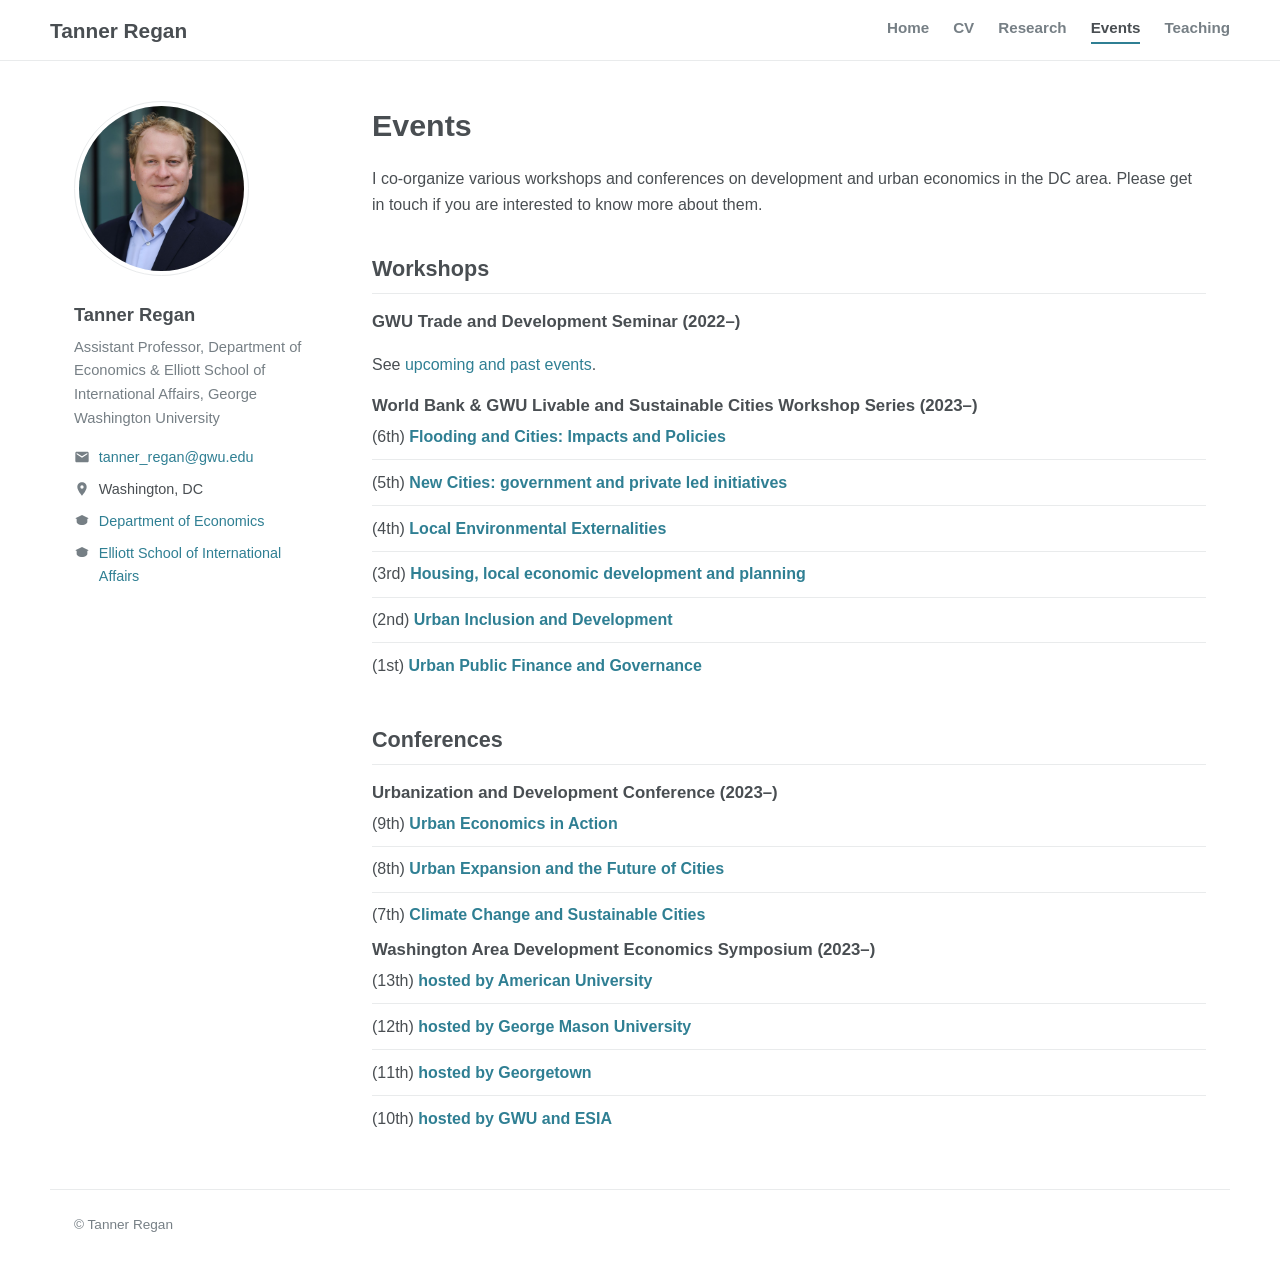
==== events.html @ 22554ce5 "Restyle site with academicpages-inspired sidebar layout Replace the card-based redesign with a simpl" ====
<!DOCTYPE html>
<html lang="en">
<head>
  <meta charset="UTF-8">
  <meta name="viewport" content="width=device-width, initial-scale=1.0">
  <title>Events - Tanner Regan</title>
  <link rel="icon" type="image/png" href="assets/images/city.png">
  <link rel="stylesheet" href="assets/css/style.css">
</head>
<body>
  <div class="masthead">
    <div class="masthead__inner-wrap">
      <a class="site-title" href="index.html">Tanner Regan</a>
      <nav class="site-nav">
        <a href="index.html">Home</a>
        <a href="CV/Tanner_Regan_CV.pdf">CV</a>
        <a href="research.html">Research</a>
        <a href="events.html" class="active">Events</a>
        <a href="teaching.html">Teaching</a>
      </nav>
    </div>
  </div>

  <div class="page-wrap">
    <aside class="sidebar">
      <div class="author__avatar">
        <img src="assets/images/HStanner.jpg" alt="Tanner Regan">
      </div>
      <div class="author__content">
        <h3 class="author__name">Tanner Regan</h3>
        <p class="author__bio">Assistant Professor, Department of Economics &amp; Elliott School of International Affairs, George Washington University</p>
        <ul class="author__urls">
          <li>
            <svg viewBox="0 0 24 24" aria-hidden="true"><path d="M20 4H4C2.9 4 2 4.9 2 6v12c0 1.1.9 2 2 2h16c1.1 0 2-.9 2-2V6c0-1.1-.9-2-2-2Zm0 4-8 5-8-5V6l8 5 8-5v2Z"></path></svg>
            <a href="mailto:tanner_regan@gwu.edu">tanner_regan@gwu.edu</a>
          </li>
          <li>
            <svg viewBox="0 0 24 24" aria-hidden="true"><path d="M12 2C8.13 2 5 5.13 5 9c0 5.25 7 13 7 13s7-7.75 7-13c0-3.87-3.13-7-7-7Zm0 9.5A2.5 2.5 0 1 1 12 6.5a2.5 2.5 0 0 1 0 5Z"></path></svg>
            <span>Washington, DC</span>
          </li>
          <li>
            <svg viewBox="0 0 24 24" aria-hidden="true"><path d="M12 3 2 8l10 5 10-5-10-5Zm0 7L4.5 6.5 12 10l7.5-3.5L12 10Zm0 2-8-4v5c0 2.76 3.58 5 8 5s8-2.24 8-5V8l-8 4Z"></path></svg>
            <a href="https://economics.columbian.gwu.edu/">Department of Economics</a>
          </li>
          <li>
            <svg viewBox="0 0 24 24" aria-hidden="true"><path d="M12 3 2 8l10 5 10-5-10-5Zm0 7L4.5 6.5 12 10l7.5-3.5L12 10Zm0 2-8-4v5c0 2.76 3.58 5 8 5s8-2.24 8-5V8l-8 4Z"></path></svg>
            <a href="https://elliott.gwu.edu/">Elliott School of International Affairs</a>
          </li>
        </ul>
      </div>
    </aside>

    <main class="page__content">
      <h1>Events</h1>

      <p>
        I co-organize various workshops and conferences on development and urban economics
        in the DC area. Please get in touch if you are interested to know more about them.
      </p>

      <h2>Workshops</h2>

      <h3>GWU Trade and Development Seminar (2022&ndash;)</h3>
      <p>
        See <a href="https://economics.columbian.gwu.edu/news-events">upcoming and past events</a>.
      </p>

      <h3>World Bank &amp; GWU Livable and Sustainable Cities Workshop Series (2023&ndash;)</h3>
      <ul class="event-list">
        <li>(6th) <a href="events/WBGWU6.pdf">Flooding and Cities: Impacts and Policies</a></li>
        <li>(5th) <a href="events/WBGWU5.pdf">New Cities: government and private led initiatives</a></li>
        <li>(4th) <a href="events/WBGWU4.pdf">Local Environmental Externalities</a></li>
        <li>(3rd) <a href="events/WBGWU3.pdf">Housing, local economic development and planning</a></li>
        <li>(2nd) <a href="events/WBGWU2.pdf">Urban Inclusion and Development</a></li>
        <li>(1st) <a href="events/WBGWU1.pdf">Urban Public Finance and Governance</a></li>
      </ul>

      <h2>Conferences</h2>

      <h3>Urbanization and Development Conference (2023&ndash;)</h3>
      <ul class="event-list">
        <li>(9th) <a href="https://www.worldbank.org/en/events/2025/06/11/9th-urbanization-and-development-conference">Urban Economics in Action</a></li>
        <li>(8th) <a href="https://www.worldbank.org/en/events/2024/03/07/8th-urbanization-and-poverty-reduction-research-conference">Urban Expansion and the Future of Cities</a></li>
        <li>(7th) <a href="https://www.worldbank.org/en/events/2023/01/30/7th-urbanization-and-poverty-reduction-research-conference">Climate Change and Sustainable Cities</a></li>
      </ul>

      <h3>Washington Area Development Economics Symposium (2023&ndash;)</h3>
      <ul class="event-list">
        <li>(13th) <a href="events/WADES_2026_Program_AU.pdf">hosted by American University</a></li>
        <li>(12th) <a href="events/WADES2025.pdf">hosted by George Mason University</a></li>
        <li>(11th) <a href="events/WADES2024.pdf">hosted by Georgetown</a></li>
        <li>(10th) <a href="events/WADES2023.pdf">hosted by GWU and ESIA</a></li>
      </ul>
    </main>
  </div>

  <footer class="page__footer">
    &copy; Tanner Regan
  </footer>
</body>
</html>
---- assets/css/style.css ----
/* Tanner Regan - personal academic site (academicpages / Minimal Mistakes inspired) */

:root {
  --max-width: 1180px;
  --sidebar-width: 250px;
  --bg-color: #ffffff;
  --text-color: #494e52;
  --muted-color: #767f85;
  --link-color: #2f7f93;
  --link-color-hover: #1a5d6e;
  --border-color: #e9ebec;
}

* {
  box-sizing: border-box;
}

body {
  margin: 0;
  font-family: -apple-system, "Segoe UI", "Helvetica Neue", Helvetica, Arial, sans-serif;
  color: var(--text-color);
  background: var(--bg-color);
  line-height: 1.6;
}

a {
  color: var(--link-color);
  text-decoration: none;
}

a:hover {
  color: var(--link-color-hover);
  text-decoration: underline;
}

/* Masthead */

.masthead {
  border-bottom: 1px solid var(--border-color);
  padding: 0.85rem 1.5rem;
}

.masthead__inner-wrap {
  max-width: var(--max-width);
  margin: 0 auto;
  display: flex;
  align-items: center;
  justify-content: space-between;
  flex-wrap: wrap;
  gap: 0.5rem 1.5rem;
}

.site-title {
  font-size: 1.3rem;
  font-weight: 700;
  color: var(--text-color);
}

.site-title:hover {
  color: var(--text-color);
  text-decoration: none;
}

.site-nav {
  display: flex;
  gap: 1.5rem;
  flex-wrap: wrap;
}

.site-nav a {
  position: relative;
  display: inline-block;
  color: var(--muted-color);
  font-weight: 600;
  font-size: 0.95rem;
  padding-bottom: 4px;
}

.site-nav a:hover,
.site-nav a.active {
  color: var(--text-color);
  text-decoration: none;
}

.site-nav a::after {
  content: "";
  position: absolute;
  left: 0;
  right: 0;
  bottom: 0;
  height: 2px;
  background: var(--link-color);
  transform: scaleX(0);
  transition: transform 0.15s ease-in-out;
}

.site-nav a:hover::after,
.site-nav a.active::after {
  transform: scaleX(1);
}

/* Page layout */

.page-wrap {
  max-width: var(--max-width);
  margin: 0 auto;
  padding: 2.5rem 1.5rem 3rem;
  display: flex;
  gap: 3rem;
  align-items: flex-start;
}

/* Sidebar */

.sidebar {
  flex: 0 0 var(--sidebar-width);
  width: var(--sidebar-width);
}

.author__avatar img {
  width: 175px;
  height: 175px;
  border-radius: 50%;
  object-fit: cover;
  object-position: center top;
  padding: 4px;
  border: 1px solid var(--border-color);
}

.author__content {
  margin-top: 1rem;
}

.author__name {
  font-size: 1.15rem;
  font-weight: 700;
  margin: 0 0 0.4rem;
}

.author__bio {
  color: var(--muted-color);
  font-size: 0.92rem;
  margin: 0 0 1rem;
}

.author__urls {
  list-style: none;
  padding: 0;
  margin: 0;
  font-size: 0.9rem;
}

.author__urls li {
  display: flex;
  align-items: flex-start;
  gap: 0.55rem;
  margin-bottom: 0.55rem;
}

.author__urls svg {
  width: 16px;
  height: 16px;
  flex-shrink: 0;
  margin-top: 0.2rem;
  fill: var(--muted-color);
}

/* Main content */

.page__content {
  flex: 1;
  min-width: 0;
}

h1 {
  font-size: 1.9rem;
  font-weight: 700;
  margin: 0 0 1rem;
}

h2 {
  font-size: 1.35rem;
  font-weight: 700;
  margin: 2.2rem 0 0.9rem;
  border-bottom: 1px solid var(--border-color);
  padding-bottom: 0.4rem;
}

h3 {
  font-size: 1.05rem;
  font-weight: 700;
  margin: 0 0 0.25rem;
}

/* Publication lists */

ul.pub-list {
  list-style: none;
  padding: 0;
  margin: 0;
}

ul.pub-list > li {
  padding: 1rem 0;
  border-bottom: 1px solid var(--border-color);
}

ul.pub-list > li:first-child {
  padding-top: 0;
}

ul.pub-list > li:last-child {
  border-bottom: none;
}

ul.pub-list h3 {
  margin-bottom: 0.25rem;
}

.pub-meta {
  color: var(--muted-color);
  font-size: 0.9rem;
}

.pub-links {
  margin-top: 0.4rem;
  display: flex;
  flex-wrap: wrap;
  gap: 1rem;
  font-size: 0.9rem;
  font-weight: 600;
}

/* Event lists */

.event-list {
  list-style: none;
  padding: 0;
  margin: 0;
}

.event-list li {
  padding: 0.6rem 0;
  border-bottom: 1px solid var(--border-color);
}

.event-list li:first-child {
  padding-top: 0;
}

.event-list li:last-child {
  border-bottom: none;
}

.event-list a,
ul.pub-list a {
  font-weight: 700;
}

/* Plain lists */

main ul:not(.pub-list):not(.event-list):not(.author__urls) {
  padding-left: 1.25rem;
}

main ul:not(.pub-list):not(.event-list):not(.author__urls) li {
  margin-bottom: 0.4rem;
}

/* Contact block */

.contact-block {
  margin: 1.5rem 0;
  padding: 0.85rem 1.1rem;
  background: #fafbfb;
  border: 1px solid var(--border-color);
  border-radius: 6px;
  font-size: 0.95rem;
}

/* Footer */

.page__footer {
  max-width: var(--max-width);
  margin: 0 auto;
  padding: 1.5rem 1.5rem 3rem;
  color: var(--muted-color);
  font-size: 0.85rem;
  border-top: 1px solid var(--border-color);
}

/* Responsive */

@media (max-width: 800px) {
  .page-wrap {
    flex-direction: column;
    gap: 1.5rem;
  }

  .sidebar {
    width: 100%;
    display: flex;
    gap: 1.25rem;
    align-items: flex-start;
  }

  .author__avatar img {
    width: 100px;
    height: 100px;
  }

  .author__content {
    margin-top: 0;
    flex: 1;
  }
}
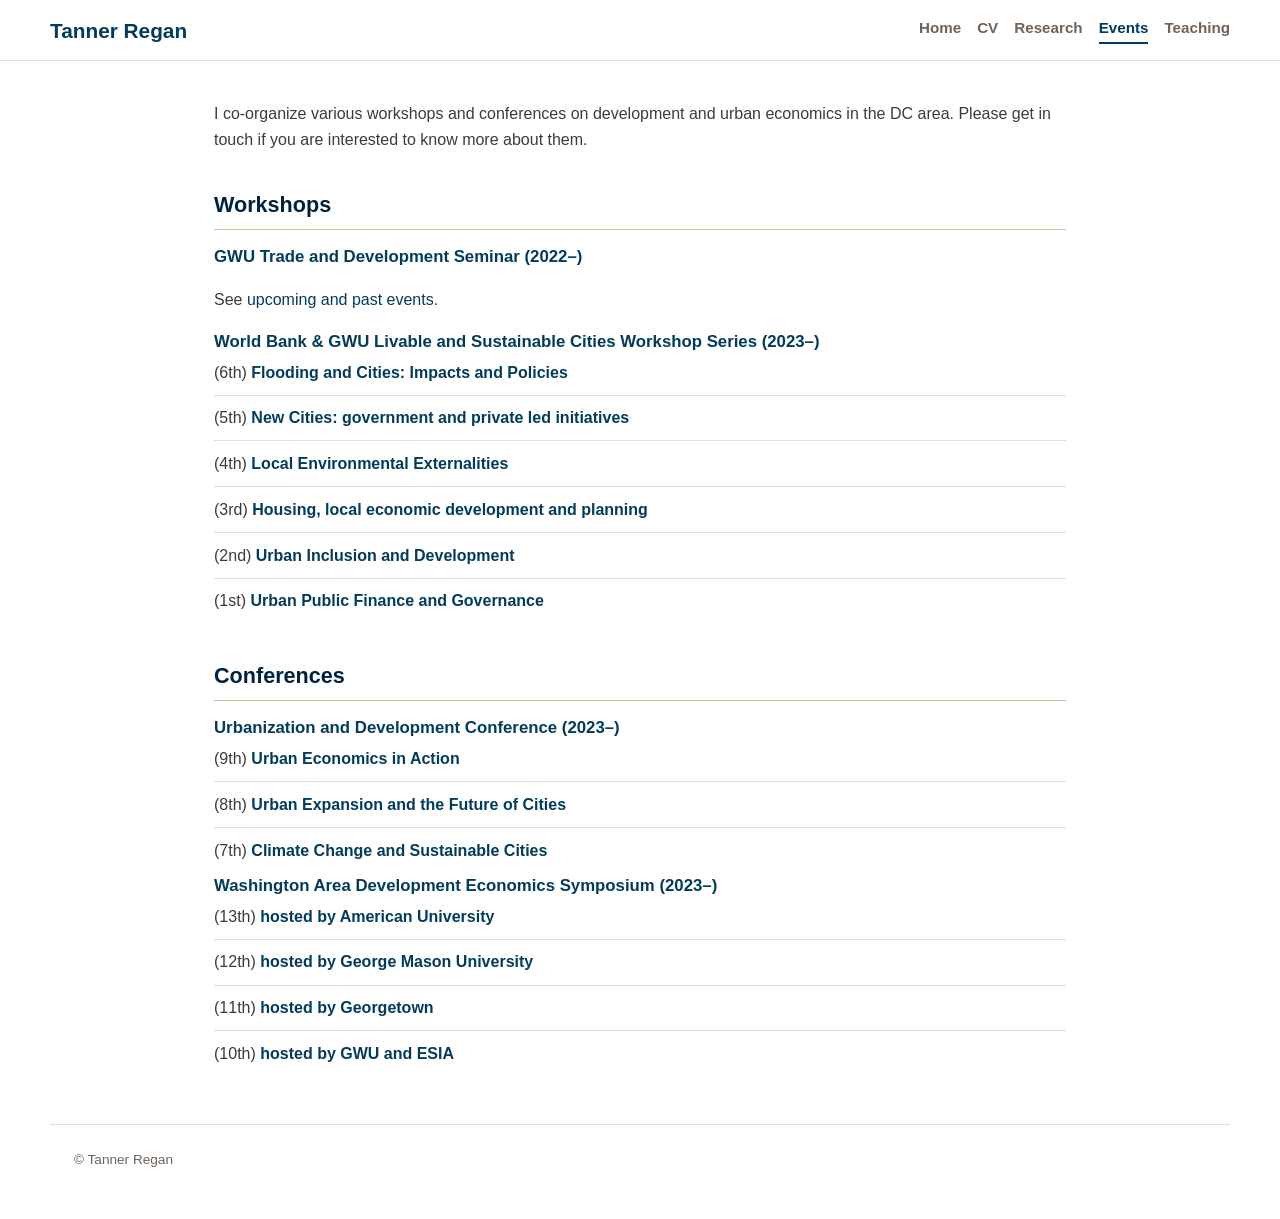
==== commit 0f99aca3: "Refine layout: sidebar on home only, tighter nav, simplified bio - Show profile sidebar only on the " ====
--- a/events.html
+++ b/events.html
@@ -21,38 +21,8 @@
     </div>
   </div>
 
-  <div class="page-wrap">
-    <aside class="sidebar">
-      <div class="author__avatar">
-        <img src="assets/images/HStanner.jpg" alt="Tanner Regan">
-      </div>
-      <div class="author__content">
-        <h3 class="author__name">Tanner Regan</h3>
-        <p class="author__bio">Assistant Professor, Department of Economics &amp; Elliott School of International Affairs, George Washington University</p>
-        <ul class="author__urls">
-          <li>
-            <svg viewBox="0 0 24 24" aria-hidden="true"><path d="M20 4H4C2.9 4 2 4.9 2 6v12c0 1.1.9 2 2 2h16c1.1 0 2-.9 2-2V6c0-1.1-.9-2-2-2Zm0 4-8 5-8-5V6l8 5 8-5v2Z"></path></svg>
-            <a href="mailto:tanner_regan@gwu.edu">tanner_regan@gwu.edu</a>
-          </li>
-          <li>
-            <svg viewBox="0 0 24 24" aria-hidden="true"><path d="M12 2C8.13 2 5 5.13 5 9c0 5.25 7 13 7 13s7-7.75 7-13c0-3.87-3.13-7-7-7Zm0 9.5A2.5 2.5 0 1 1 12 6.5a2.5 2.5 0 0 1 0 5Z"></path></svg>
-            <span>Washington, DC</span>
-          </li>
-          <li>
-            <svg viewBox="0 0 24 24" aria-hidden="true"><path d="M12 3 2 8l10 5 10-5-10-5Zm0 7L4.5 6.5 12 10l7.5-3.5L12 10Zm0 2-8-4v5c0 2.76 3.58 5 8 5s8-2.24 8-5V8l-8 4Z"></path></svg>
-            <a href="https://economics.columbian.gwu.edu/">Department of Economics</a>
-          </li>
-          <li>
-            <svg viewBox="0 0 24 24" aria-hidden="true"><path d="M12 3 2 8l10 5 10-5-10-5Zm0 7L4.5 6.5 12 10l7.5-3.5L12 10Zm0 2-8-4v5c0 2.76 3.58 5 8 5s8-2.24 8-5V8l-8 4Z"></path></svg>
-            <a href="https://elliott.gwu.edu/">Elliott School of International Affairs</a>
-          </li>
-        </ul>
-      </div>
-    </aside>
-
+  <div class="page-wrap page-wrap--solo">
     <main class="page__content">
-      <h1>Events</h1>
-
       <p>
         I co-organize various workshops and conferences on development and urban economics
         in the DC area. Please get in touch if you are interested to know more about them.
--- a/assets/css/style.css
+++ b/assets/css/style.css
@@ -4,11 +4,15 @@
   --max-width: 1180px;
   --sidebar-width: 250px;
   --bg-color: #ffffff;
-  --text-color: #494e52;
-  --muted-color: #767f85;
-  --link-color: #2f7f93;
-  --link-color-hover: #1a5d6e;
-  --border-color: #e9ebec;
+  --text-color: #3b3b3b;
+  --muted-color: #6e6259;
+  --gw-blue: #033c5a;
+  --gw-navy: #00223e;
+  --gw-buff: #d6bf91;
+  --gw-buff-light: #f6f1e8;
+  --link-color: var(--gw-blue);
+  --link-color-hover: var(--gw-navy);
+  --border-color: #e6ded0;
 }
 
 * {
@@ -53,17 +57,17 @@
 .site-title {
   font-size: 1.3rem;
   font-weight: 700;
-  color: var(--text-color);
+  color: var(--gw-blue);
 }
 
 .site-title:hover {
-  color: var(--text-color);
+  color: var(--gw-blue);
   text-decoration: none;
 }
 
 .site-nav {
   display: flex;
-  gap: 1.5rem;
+  gap: 1rem;
   flex-wrap: wrap;
 }
 
@@ -76,9 +80,21 @@
   padding-bottom: 4px;
 }
 
+@media (max-width: 480px) {
+  .site-nav {
+    width: 100%;
+    gap: 0.55rem;
+    flex-wrap: nowrap;
+  }
+
+  .site-nav a {
+    font-size: 0.82rem;
+  }
+}
+
 .site-nav a:hover,
 .site-nav a.active {
-  color: var(--text-color);
+  color: var(--gw-blue);
   text-decoration: none;
 }
 
@@ -110,6 +126,10 @@
   align-items: flex-start;
 }
 
+.page-wrap--solo {
+  max-width: 900px;
+}
+
 /* Sidebar */
 
 .sidebar {
@@ -124,7 +144,7 @@
   object-fit: cover;
   object-position: center top;
   padding: 4px;
-  border: 1px solid var(--border-color);
+  border: 1px solid var(--gw-buff);
 }
 
 .author__content {
@@ -134,6 +154,7 @@
 .author__name {
   font-size: 1.15rem;
   font-weight: 700;
+  color: var(--gw-navy);
   margin: 0 0 0.4rem;
 }
 
@@ -162,7 +183,7 @@
   height: 16px;
   flex-shrink: 0;
   margin-top: 0.2rem;
-  fill: var(--muted-color);
+  fill: var(--gw-blue);
 }
 
 /* Main content */
@@ -175,20 +196,28 @@
 h1 {
   font-size: 1.9rem;
   font-weight: 700;
+  color: var(--gw-navy);
   margin: 0 0 1rem;
 }
 
 h2 {
   font-size: 1.35rem;
   font-weight: 700;
+  color: var(--gw-navy);
   margin: 2.2rem 0 0.9rem;
-  border-bottom: 1px solid var(--border-color);
+  border-bottom: 1px solid var(--gw-buff);
   padding-bottom: 0.4rem;
+}
+
+.page__content > h2:first-child,
+.page__content > p:first-child {
+  margin-top: 0;
 }
 
 h3 {
   font-size: 1.05rem;
   font-weight: 700;
+  color: var(--gw-blue);
   margin: 0 0 0.25rem;
 }
 
@@ -272,8 +301,8 @@
 .contact-block {
   margin: 1.5rem 0;
   padding: 0.85rem 1.1rem;
-  background: #fafbfb;
-  border: 1px solid var(--border-color);
+  background: var(--gw-buff-light);
+  border: 1px solid var(--gw-buff);
   border-radius: 6px;
   font-size: 0.95rem;
 }
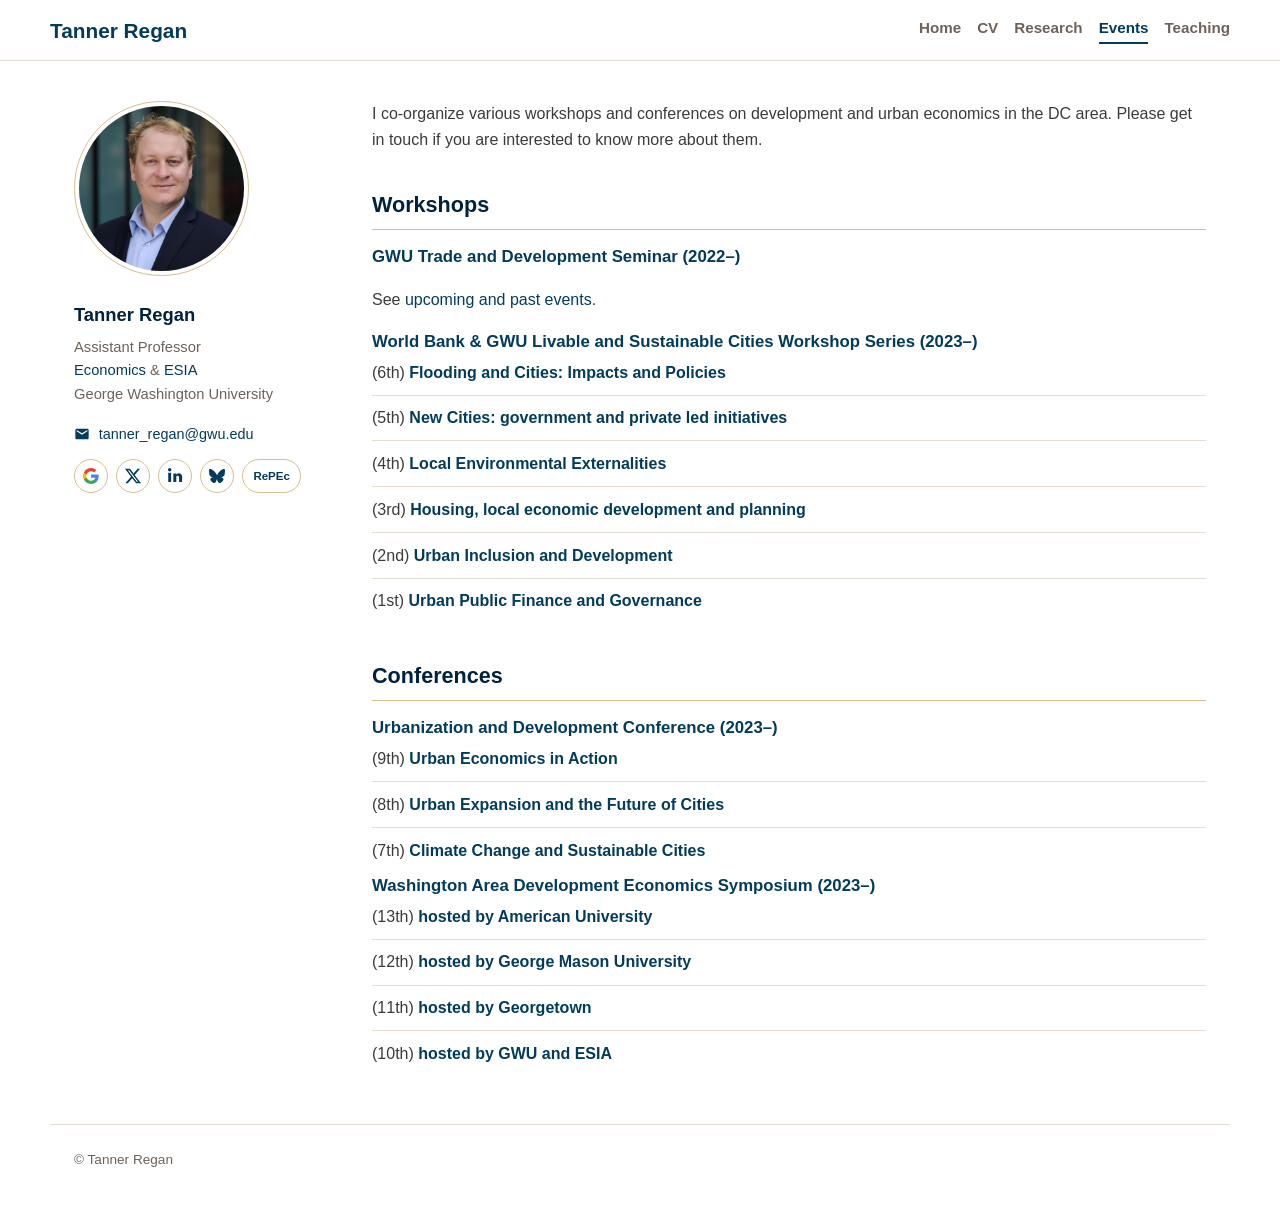
==== commit 6086a389: "Show sidebar on all pages for desktop, hide on mobile Add the profile sidebar to Research, Events, a" ====
--- a/events.html
+++ b/events.html
@@ -21,7 +21,47 @@
     </div>
   </div>
 
-  <div class="page-wrap page-wrap--solo">
+  <div class="page-wrap">
+    <aside class="sidebar">
+      <div class="author__avatar">
+        <img src="assets/images/HStanner.jpg" alt="Tanner Regan">
+      </div>
+      <div class="author__content">
+        <h3 class="author__name">Tanner Regan</h3>
+        <p class="author__bio">
+          Assistant Professor<br>
+          <a href="https://economics.columbian.gwu.edu/">Economics</a> &amp; <a href="https://elliott.gwu.edu/">ESIA</a><br>
+          George Washington University
+        </p>
+        <ul class="author__urls">
+          <li>
+            <svg viewBox="0 0 24 24" aria-hidden="true"><path d="M20 4H4C2.9 4 2 4.9 2 6v12c0 1.1.9 2 2 2h16c1.1 0 2-.9 2-2V6c0-1.1-.9-2-2-2Zm0 4-8 5-8-5V6l8 5 8-5v2Z"></path></svg>
+            <a href="mailto:tanner_regan@gwu.edu">tanner_regan@gwu.edu</a>
+          </li>
+        </ul>
+        <div class="author__social">
+          <a href="https://scholar.google.com/citations?user=ea6nLNgAAAAJ&hl=en" aria-label="Google Scholar" target="_blank" rel="noopener">
+            <svg viewBox="0 0 18 18" aria-hidden="true">
+              <path style="fill:#4285F4" d="M17.64 9.2045c0-.6381-.0573-1.2518-.1636-1.8409H9v3.4814h4.8436c-.2086 1.125-.8427 2.0782-1.7959 2.7164v2.2581h2.9087c1.7018-1.5668 2.6836-3.874 2.6836-6.615z"></path>
+              <path style="fill:#34A853" d="M9 18c2.43 0 4.4673-.8059 5.9564-2.1818l-2.9087-2.2581c-.7945.5345-1.8118.8505-3.0477.8505-2.3454 0-4.3282-1.5831-5.0359-3.7104H.9573v2.3318C2.4382 15.9832 5.4818 18 9 18z"></path>
+              <path style="fill:#FBBC05" d="M3.9641 10.71c-.18-.5345-.2823-1.1059-.2823-1.71s.1023-1.1755.2823-1.71V4.9582H.9573C.3477 6.1731 0 7.5477 0 9s.3477 2.8269.9573 4.0418L3.9641 10.71z"></path>
+              <path style="fill:#EA4335" d="M9 3.5795c1.3214 0 2.5077.4541 3.4405 1.346l2.5814-2.5814C13.4632.8918 11.426 0 9 0 5.4818 0 2.4382 2.0168.9573 4.9582L3.9641 7.29C4.6718 5.1627 6.6546 3.5795 9 3.5795z"></path>
+            </svg>
+          </a>
+          <a href="https://x.com/home" aria-label="X (Twitter)" target="_blank" rel="noopener">
+            <svg viewBox="0 0 24 24" aria-hidden="true"><path d="M18.901 1.153h3.68l-8.04 9.19L24 22.846h-7.406l-5.8-7.584-6.638 7.584H.474l8.6-9.83L0 1.154h7.594l5.243 6.932ZM17.61 20.644h2.039L6.486 3.24H4.298Z"></path></svg>
+          </a>
+          <a href="https://www.linkedin.com/in/tanner-regan-843143a1/" aria-label="LinkedIn" target="_blank" rel="noopener">
+            <svg viewBox="0 0 448 512" aria-hidden="true"><path d="M100.28 448H7.4V148.9h92.88zm-46.44-339.5C24.06 108.5 0 84.31 0 54.59A54.59 54.59 0 0 1 54.59 0a54.59 54.59 0 0 1 54.59 54.59c0 29.72-24.06 53.91-53.84 53.91zM447.9 448h-92.68V302.4c0-34.7-12.42-58.4-43.46-58.4-23.7 0-37.8 15.9-44 31.3-2.27 5.5-2.83 13.2-2.83 21v151.7h-92.7s1.21-246.4 0-271.9h92.7v38.5c12.3-19 34.4-46.1 83.7-46.1 61.1 0 106.9 39.9 106.9 125.6z"></path></svg>
+          </a>
+          <a href="https://bsky.app/profile/tannerwdregan.bsky.social" aria-label="Bluesky" target="_blank" rel="noopener">
+            <svg viewBox="0 0 24 24" aria-hidden="true"><path d="M12 10.8c-1.087-2.114-4.046-6.053-6.798-7.995C2.566.944 1.561 1.266.902 1.565.139 1.908 0 3.08 0 3.768c0 .69.378 5.65.624 6.479.815 2.736 3.713 3.66 6.383 3.364-3.912.58-7.387 2.005-2.83 7.078 5.013 5.19 6.87-1.113 7.823-4.308.953 3.195 2.05 9.271 7.733 4.308 4.267-4.308 1.172-6.498-2.74-7.078 2.67.297 5.568-.628 6.383-3.364.246-.828.624-5.79.624-6.478 0-.69-.139-1.861-.902-2.206-.659-.298-1.664-.62-4.3 1.24C16.046 4.748 13.087 8.687 12 10.8Z"></path></svg>
+          </a>
+          <a class="author__social-text" href="https://ideas.repec.org/f/pre602.html" aria-label="IDEAS / RePEc" target="_blank" rel="noopener">RePEc</a>
+        </div>
+      </div>
+    </aside>
+
     <main class="page__content">
       <p>
         I co-organize various workshops and conferences on development and urban economics
--- a/assets/css/style.css
+++ b/assets/css/style.css
@@ -126,10 +126,6 @@
   align-items: flex-start;
 }
 
-.page-wrap--solo {
-  max-width: 900px;
-}
-
 /* Sidebar */
 
 .sidebar {
@@ -186,6 +182,48 @@
   fill: var(--gw-blue);
 }
 
+.author__social {
+  display: flex;
+  flex-wrap: wrap;
+  gap: 0.5rem;
+  margin-top: 0.85rem;
+}
+
+.author__social a {
+  display: inline-flex;
+  align-items: center;
+  justify-content: center;
+  width: 34px;
+  height: 34px;
+  border-radius: 50%;
+  border: 1px solid var(--gw-buff);
+  background: #ffffff;
+  transition: background 0.15s ease-in-out;
+}
+
+.author__social a:hover {
+  background: var(--gw-buff-light);
+}
+
+.author__social svg {
+  width: 16px;
+  height: 16px;
+  fill: var(--gw-blue);
+}
+
+.author__social a.author__social-text {
+  width: auto;
+  border-radius: 999px;
+  padding: 0 0.65rem;
+  font-size: 0.72rem;
+  font-weight: 700;
+  color: var(--gw-blue);
+}
+
+.author__social a.author__social-text:hover {
+  text-decoration: none;
+}
+
 /* Main content */
 
 .page__content {
@@ -327,19 +365,6 @@
   }
 
   .sidebar {
-    width: 100%;
-    display: flex;
-    gap: 1.25rem;
-    align-items: flex-start;
+    display: none;
   }
-
-  .author__avatar img {
-    width: 100px;
-    height: 100px;
-  }
-
-  .author__content {
-    margin-top: 0;
-    flex: 1;
-  }
-}
+}
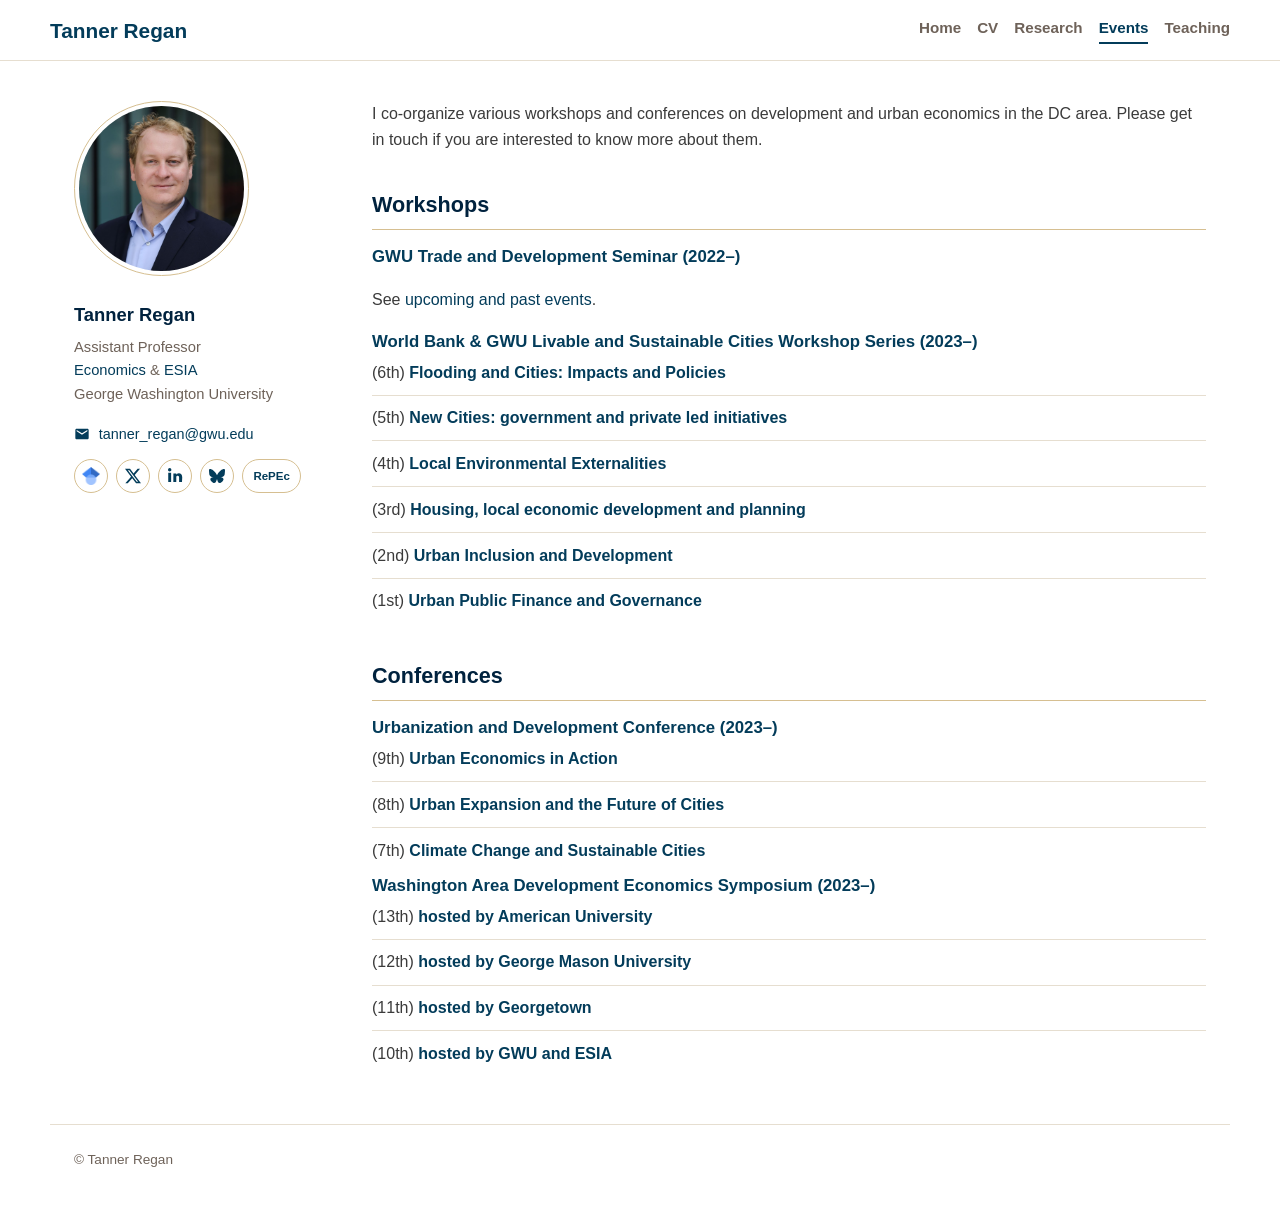
==== commit 61c5daa1: "Add Google Scholar logo and show sidebar on mobile home page - Replace multi-color Google G SVG with" ====
--- a/events.html
+++ b/events.html
@@ -41,12 +41,7 @@
         </ul>
         <div class="author__social">
           <a href="https://scholar.google.com/citations?user=ea6nLNgAAAAJ&hl=en" aria-label="Google Scholar" target="_blank" rel="noopener">
-            <svg viewBox="0 0 18 18" aria-hidden="true">
-              <path style="fill:#4285F4" d="M17.64 9.2045c0-.6381-.0573-1.2518-.1636-1.8409H9v3.4814h4.8436c-.2086 1.125-.8427 2.0782-1.7959 2.7164v2.2581h2.9087c1.7018-1.5668 2.6836-3.874 2.6836-6.615z"></path>
-              <path style="fill:#34A853" d="M9 18c2.43 0 4.4673-.8059 5.9564-2.1818l-2.9087-2.2581c-.7945.5345-1.8118.8505-3.0477.8505-2.3454 0-4.3282-1.5831-5.0359-3.7104H.9573v2.3318C2.4382 15.9832 5.4818 18 9 18z"></path>
-              <path style="fill:#FBBC05" d="M3.9641 10.71c-.18-.5345-.2823-1.1059-.2823-1.71s.1023-1.1755.2823-1.71V4.9582H.9573C.3477 6.1731 0 7.5477 0 9s.3477 2.8269.9573 4.0418L3.9641 10.71z"></path>
-              <path style="fill:#EA4335" d="M9 3.5795c1.3214 0 2.5077.4541 3.4405 1.346l2.5814-2.5814C13.4632.8918 11.426 0 9 0 5.4818 0 2.4382 2.0168.9573 4.9582L3.9641 7.29C4.6718 5.1627 6.6546 3.5795 9 3.5795z"></path>
-            </svg>
+            <img src="assets/images/gscholar.png" alt="Google Scholar" style="width:18px;height:18px;object-fit:contain;">
           </a>
           <a href="https://x.com/home" aria-label="X (Twitter)" target="_blank" rel="noopener">
             <svg viewBox="0 0 24 24" aria-hidden="true"><path d="M18.901 1.153h3.68l-8.04 9.19L24 22.846h-7.406l-5.8-7.584-6.638 7.584H.474l8.6-9.83L0 1.154h7.594l5.243 6.932ZM17.61 20.644h2.039L6.486 3.24H4.298Z"></path></svg>
--- a/assets/css/style.css
+++ b/assets/css/style.css
@@ -367,4 +367,32 @@
   .sidebar {
     display: none;
   }
-}
+
+  body.home .sidebar {
+    display: block;
+    width: 100%;
+  }
+
+  body.home .author__avatar {
+    text-align: center;
+  }
+
+  body.home .author__avatar img {
+    width: 120px;
+    height: 120px;
+  }
+
+  body.home .author__content {
+    text-align: center;
+  }
+
+  body.home .author__urls {
+    display: inline-flex;
+    flex-direction: column;
+    align-items: center;
+  }
+
+  body.home .author__social {
+    justify-content: center;
+  }
+}
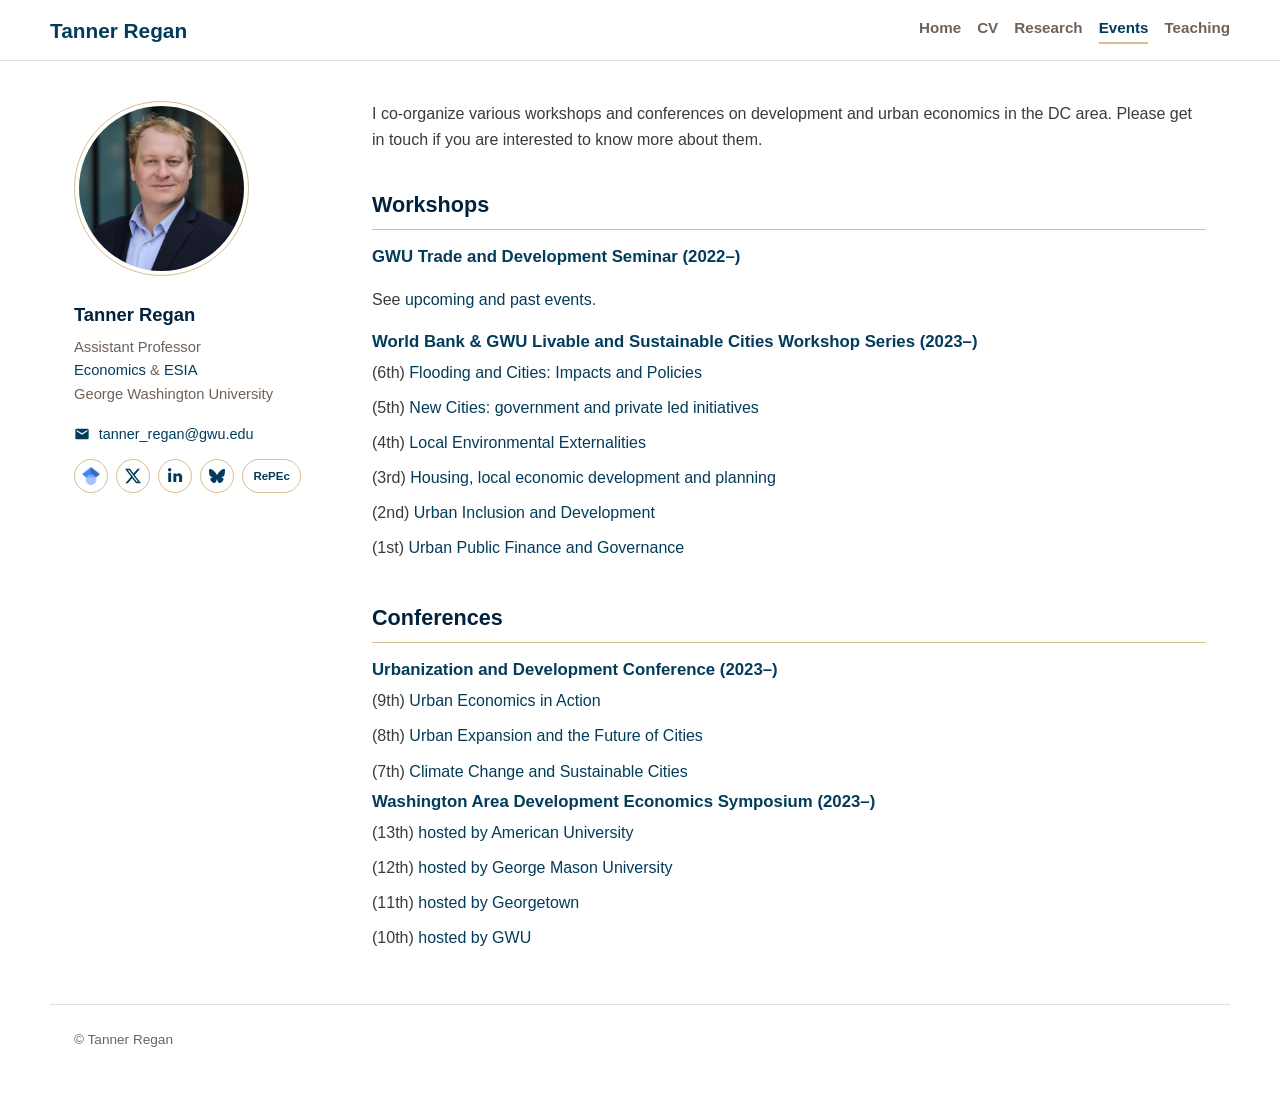
==== commit c75b1ecb: "updated events and teaching" ====
--- a/events.html
+++ b/events.html
@@ -7,7 +7,7 @@
   <link rel="icon" type="image/png" href="assets/images/city.png">
   <link rel="stylesheet" href="assets/css/style.css">
 </head>
-<body>
+<body class="events">
   <div class="masthead">
     <div class="masthead__inner-wrap">
       <a class="site-title" href="index.html">Tanner Regan</a>
@@ -94,7 +94,7 @@
         <li>(13th) <a href="events/WADES_2026_Program_AU.pdf">hosted by American University</a></li>
         <li>(12th) <a href="events/WADES2025.pdf">hosted by George Mason University</a></li>
         <li>(11th) <a href="events/WADES2024.pdf">hosted by Georgetown</a></li>
-        <li>(10th) <a href="events/WADES2023.pdf">hosted by GWU and ESIA</a></li>
+        <li>(10th) <a href="events/WADES2023.pdf">hosted by GWU</a></li>
       </ul>
     </main>
   </div>
--- a/assets/css/style.css
+++ b/assets/css/style.css
@@ -35,6 +35,7 @@
 a:hover {
   color: var(--link-color-hover);
   text-decoration: underline;
+  text-decoration-color: var(--gw-buff);
 }
 
 /* Masthead */
@@ -105,7 +106,7 @@
   right: 0;
   bottom: 0;
   height: 2px;
-  background: var(--link-color);
+  background: var(--gw-buff);
   transform: scaleX(0);
   transition: transform 0.15s ease-in-out;
 }
@@ -282,6 +283,7 @@
 
 ul.pub-list h3 {
   margin-bottom: 0.25rem;
+  font-size: 0.9rem;
 }
 
 .pub-meta {
@@ -289,13 +291,33 @@
   font-size: 0.9rem;
 }
 
+.pub-meta em {
+  font-weight: 700;
+  font-style: italic;
+}
+
 .pub-links {
-  margin-top: 0.4rem;
+  margin-top: 0.5rem;
   display: flex;
   flex-wrap: wrap;
-  gap: 1rem;
-  font-size: 0.9rem;
+  gap: 0.4rem;
+}
+
+.pub-links a {
+  display: inline-block;
+  font-size: 0.75rem;
   font-weight: 600;
+  color: var(--gw-blue);
+  border: 1px solid var(--gw-buff);
+  border-radius: 999px;
+  padding: 0.15rem 0.65rem;
+  background: #fff;
+  transition: background 0.15s;
+}
+
+.pub-links a:hover {
+  background: var(--gw-buff-light);
+  text-decoration: none;
 }
 
 /* Event lists */
@@ -307,19 +329,13 @@
 }
 
 .event-list li {
-  padding: 0.6rem 0;
-  border-bottom: 1px solid var(--border-color);
+  padding: 0.3rem 0;
 }
 
 .event-list li:first-child {
   padding-top: 0;
 }
 
-.event-list li:last-child {
-  border-bottom: none;
-}
-
-.event-list a,
 ul.pub-list a {
   font-weight: 700;
 }
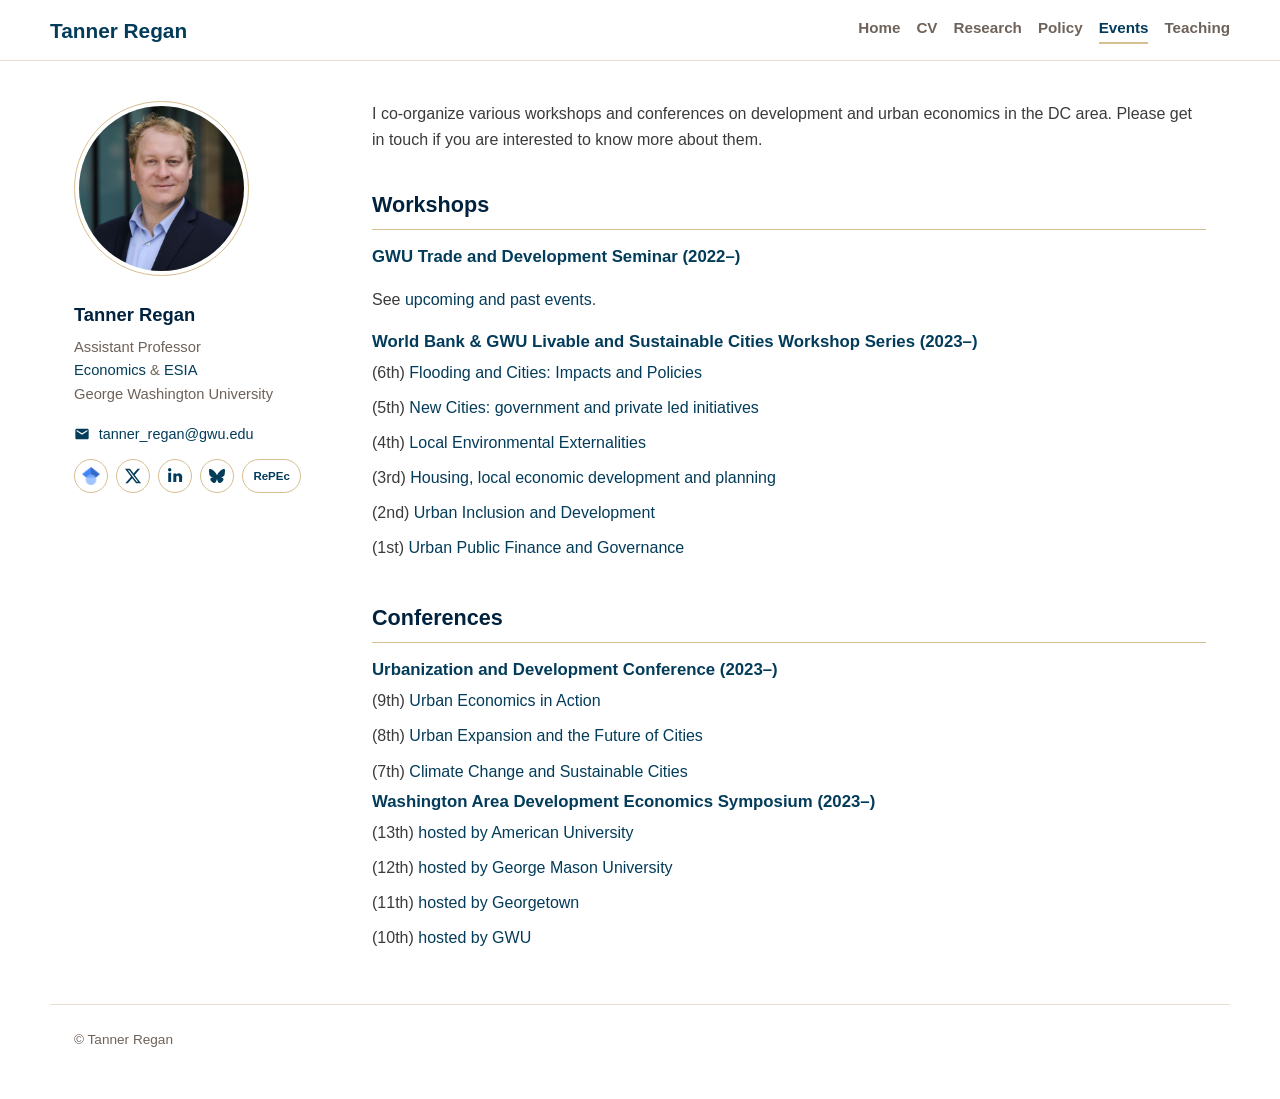
==== commit 23fa9ea4: "added images to home page" ====
--- a/events.html
+++ b/events.html
@@ -13,8 +13,9 @@
       <a class="site-title" href="index.html">Tanner Regan</a>
       <nav class="site-nav">
         <a href="index.html">Home</a>
-        <a href="CV/Tanner_Regan_CV.pdf">CV</a>
+        <a href="CV/Tanner_Regan_CV.pdf" target="_blank" rel="noopener">CV</a>
         <a href="research.html">Research</a>
+        <a href="policy.html">Policy</a>
         <a href="events.html" class="active">Events</a>
         <a href="teaching.html">Teaching</a>
       </nav>
--- a/assets/css/style.css
+++ b/assets/css/style.css
@@ -84,12 +84,12 @@
 @media (max-width: 480px) {
   .site-nav {
     width: 100%;
-    gap: 0.55rem;
+    gap: 0.4rem;
     flex-wrap: nowrap;
   }
 
   .site-nav a {
-    font-size: 0.82rem;
+    font-size: 0.75rem;
   }
 }
 
@@ -350,6 +350,150 @@
   margin-bottom: 0.4rem;
 }
 
+/* Section heading link */
+
+.section-link {
+  font-size: 0.8rem;
+  font-weight: 400;
+  color: var(--muted-color);
+  margin-left: 0.75rem;
+  vertical-align: middle;
+}
+
+.section-link:hover {
+  color: var(--gw-blue);
+}
+
+/* Research interest tags */
+
+.research-interests {
+  display: flex;
+  flex-wrap: wrap;
+  gap: 0.45rem;
+  margin: 1.5rem 0 2rem;
+}
+
+.interest-tag {
+  display: inline-block;
+  font-size: 0.78rem;
+  font-weight: 600;
+  color: var(--gw-blue);
+  border: 1px solid var(--gw-buff);
+  border-radius: 999px;
+  padding: 0.2rem 0.75rem;
+  background: var(--gw-buff-light);
+}
+
+/* Featured project cards */
+
+.project-grid {
+  display: grid;
+  grid-template-columns: 1fr 1fr;
+  gap: 1.25rem;
+}
+
+.project-card {
+  display: block;
+  border: 1px solid var(--border-color);
+  border-radius: 8px;
+  overflow: hidden;
+  color: var(--text-color);
+  transition: box-shadow 0.15s;
+}
+
+.project-card:hover {
+  box-shadow: 0 4px 14px rgba(0,0,0,0.08);
+  text-decoration: none;
+}
+
+.project-card__image {
+  width: 100%;
+  aspect-ratio: 16/9;
+  background: linear-gradient(135deg, var(--gw-buff-light) 0%, var(--gw-buff) 100%);
+}
+
+.project-card__image--split {
+  position: relative;
+  overflow: hidden;
+}
+
+.split-img {
+  position: absolute;
+  top: 0;
+  left: 0;
+  width: 100%;
+  height: 100%;
+  object-fit: cover;
+}
+
+.split-img--tl {
+  clip-path: polygon(0 0, 100% 0, 0 100%);
+}
+
+.split-img--br {
+  clip-path: polygon(100% 0, 100% 100%, 0 100%);
+}
+
+.split-line {
+  position: absolute;
+  top: 0;
+  left: 0;
+  width: 100%;
+  height: 100%;
+  pointer-events: none;
+}
+
+.split-label {
+  position: absolute;
+  font-size: 0.65rem;
+  font-weight: 700;
+  color: #fff;
+  background: rgba(0,0,0,0.45);
+  padding: 0.15rem 0.4rem;
+  border-radius: 3px;
+  pointer-events: none;
+  line-height: 1.2;
+}
+
+.split-label--tl {
+  top: 0.4rem;
+  left: 0.4rem;
+}
+
+.split-label--br {
+  bottom: 0.4rem;
+  right: 0.4rem;
+}
+
+.project-card__body {
+  padding: 0.8rem 1rem;
+}
+
+.project-card__body h3 {
+  font-size: 0.9rem;
+  color: var(--gw-blue);
+  margin: 0 0 0.25rem;
+}
+
+.project-card__body p {
+  font-size: 0.8rem;
+  color: var(--muted-color);
+  margin: 0;
+}
+
+.project-card__body .project-blurb {
+  margin-top: 0.4rem;
+  color: var(--text-color);
+  font-size: 0.82rem;
+  line-height: 1.5;
+}
+
+@media (max-width: 600px) {
+  .project-grid {
+    grid-template-columns: 1fr;
+  }
+}
+
 /* Contact block */
 
 .contact-block {
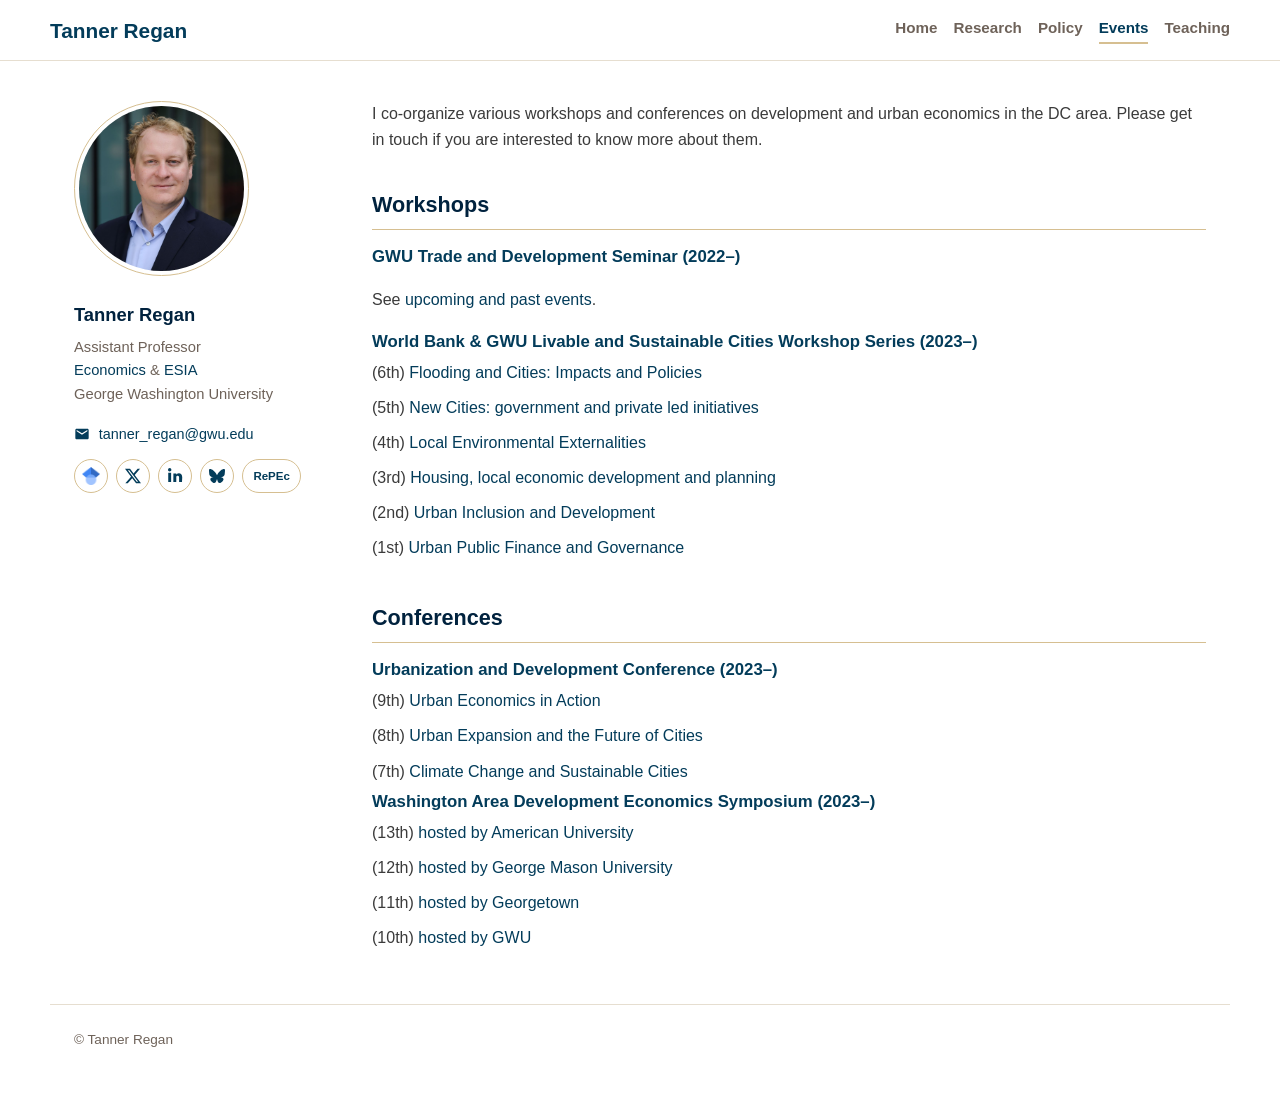
==== commit d4cf316c: "Add Download CV button, open all PDFs in new tab, remove CV nav link Co-Authored-By: Claude Sonnet 4" ====
--- a/events.html
+++ b/events.html
@@ -13,7 +13,7 @@
       <a class="site-title" href="index.html">Tanner Regan</a>
       <nav class="site-nav">
         <a href="index.html">Home</a>
-        <a href="CV/Tanner_Regan_CV.pdf" target="_blank" rel="noopener">CV</a>
+
         <a href="research.html">Research</a>
         <a href="policy.html">Policy</a>
         <a href="events.html" class="active">Events</a>
@@ -73,12 +73,12 @@
 
       <h3>World Bank &amp; GWU Livable and Sustainable Cities Workshop Series (2023&ndash;)</h3>
       <ul class="event-list">
-        <li>(6th) <a href="events/WBGWU6.pdf">Flooding and Cities: Impacts and Policies</a></li>
-        <li>(5th) <a href="events/WBGWU5.pdf">New Cities: government and private led initiatives</a></li>
-        <li>(4th) <a href="events/WBGWU4.pdf">Local Environmental Externalities</a></li>
-        <li>(3rd) <a href="events/WBGWU3.pdf">Housing, local economic development and planning</a></li>
-        <li>(2nd) <a href="events/WBGWU2.pdf">Urban Inclusion and Development</a></li>
-        <li>(1st) <a href="events/WBGWU1.pdf">Urban Public Finance and Governance</a></li>
+        <li>(6th) <a href="events/WBGWU6.pdf" target="_blank" rel="noopener">Flooding and Cities: Impacts and Policies</a></li>
+        <li>(5th) <a href="events/WBGWU5.pdf" target="_blank" rel="noopener">New Cities: government and private led initiatives</a></li>
+        <li>(4th) <a href="events/WBGWU4.pdf" target="_blank" rel="noopener">Local Environmental Externalities</a></li>
+        <li>(3rd) <a href="events/WBGWU3.pdf" target="_blank" rel="noopener">Housing, local economic development and planning</a></li>
+        <li>(2nd) <a href="events/WBGWU2.pdf" target="_blank" rel="noopener">Urban Inclusion and Development</a></li>
+        <li>(1st) <a href="events/WBGWU1.pdf" target="_blank" rel="noopener">Urban Public Finance and Governance</a></li>
       </ul>
 
       <h2>Conferences</h2>
@@ -92,10 +92,10 @@
 
       <h3>Washington Area Development Economics Symposium (2023&ndash;)</h3>
       <ul class="event-list">
-        <li>(13th) <a href="events/WADES_2026_Program_AU.pdf">hosted by American University</a></li>
-        <li>(12th) <a href="events/WADES2025.pdf">hosted by George Mason University</a></li>
-        <li>(11th) <a href="events/WADES2024.pdf">hosted by Georgetown</a></li>
-        <li>(10th) <a href="events/WADES2023.pdf">hosted by GWU</a></li>
+        <li>(13th) <a href="events/WADES_2026_Program_AU.pdf" target="_blank" rel="noopener">hosted by American University</a></li>
+        <li>(12th) <a href="events/WADES2025.pdf" target="_blank" rel="noopener">hosted by George Mason University</a></li>
+        <li>(11th) <a href="events/WADES2024.pdf" target="_blank" rel="noopener">hosted by Georgetown</a></li>
+        <li>(10th) <a href="events/WADES2023.pdf" target="_blank" rel="noopener">hosted by GWU</a></li>
       </ul>
     </main>
   </div>
--- a/assets/css/style.css
+++ b/assets/css/style.css
@@ -287,6 +287,7 @@
 }
 
 .pub-meta {
+  display: inline;
   color: var(--muted-color);
   font-size: 0.9rem;
 }
@@ -297,20 +298,21 @@
 }
 
 .pub-links {
-  margin-top: 0.5rem;
-  display: flex;
+  display: inline-flex;
   flex-wrap: wrap;
   gap: 0.4rem;
+  margin-left: 0.6rem;
+  vertical-align: middle;
 }
 
 .pub-links a {
   display: inline-block;
-  font-size: 0.75rem;
+  font-size: 0.6rem;
   font-weight: 600;
   color: var(--gw-blue);
   border: 1px solid var(--gw-buff);
   border-radius: 999px;
-  padding: 0.15rem 0.65rem;
+  padding: 0.1rem 0.5rem;
   background: #fff;
   transition: background 0.15s;
 }
@@ -367,10 +369,42 @@
 /* Research interest tags */
 
 .research-interests {
+  margin: 1.25rem 0 2rem;
+  border: 1px solid var(--gw-buff);
+  border-radius: 8px;
+  background: var(--gw-buff-light);
+  padding: 0.85rem 1.1rem;
+}
+
+.cv-download-btn {
+  display: inline-block;
+  margin-top: 0.85rem;
+  padding: 0.3rem 0.65rem;
+  background: var(--gw-navy);
+  color: #fff;
+  font-size: 0.85rem;
+  font-weight: 700;
+  border-radius: 999px;
+  text-decoration: none;
+  letter-spacing: 0.02em;
+  transition: background 0.15s;
+}
+
+.cv-download-btn:hover {
+  background: #0a1f4a;
+}
+
+.research-interests__fields {
+  font-size: 1.2rem;
+  font-weight: 700;
+  color: var(--gw-navy);
+  margin-bottom: 0.25rem;
+}
+
+.research-interests__topics {
   display: flex;
   flex-wrap: wrap;
-  gap: 0.45rem;
-  margin: 1.5rem 0 2rem;
+  gap: 0.4rem;
 }
 
 .interest-tag {
@@ -381,7 +415,7 @@
   border: 1px solid var(--gw-buff);
   border-radius: 999px;
   padding: 0.2rem 0.75rem;
-  background: var(--gw-buff-light);
+  background: #fff;
 }
 
 /* Featured project cards */
